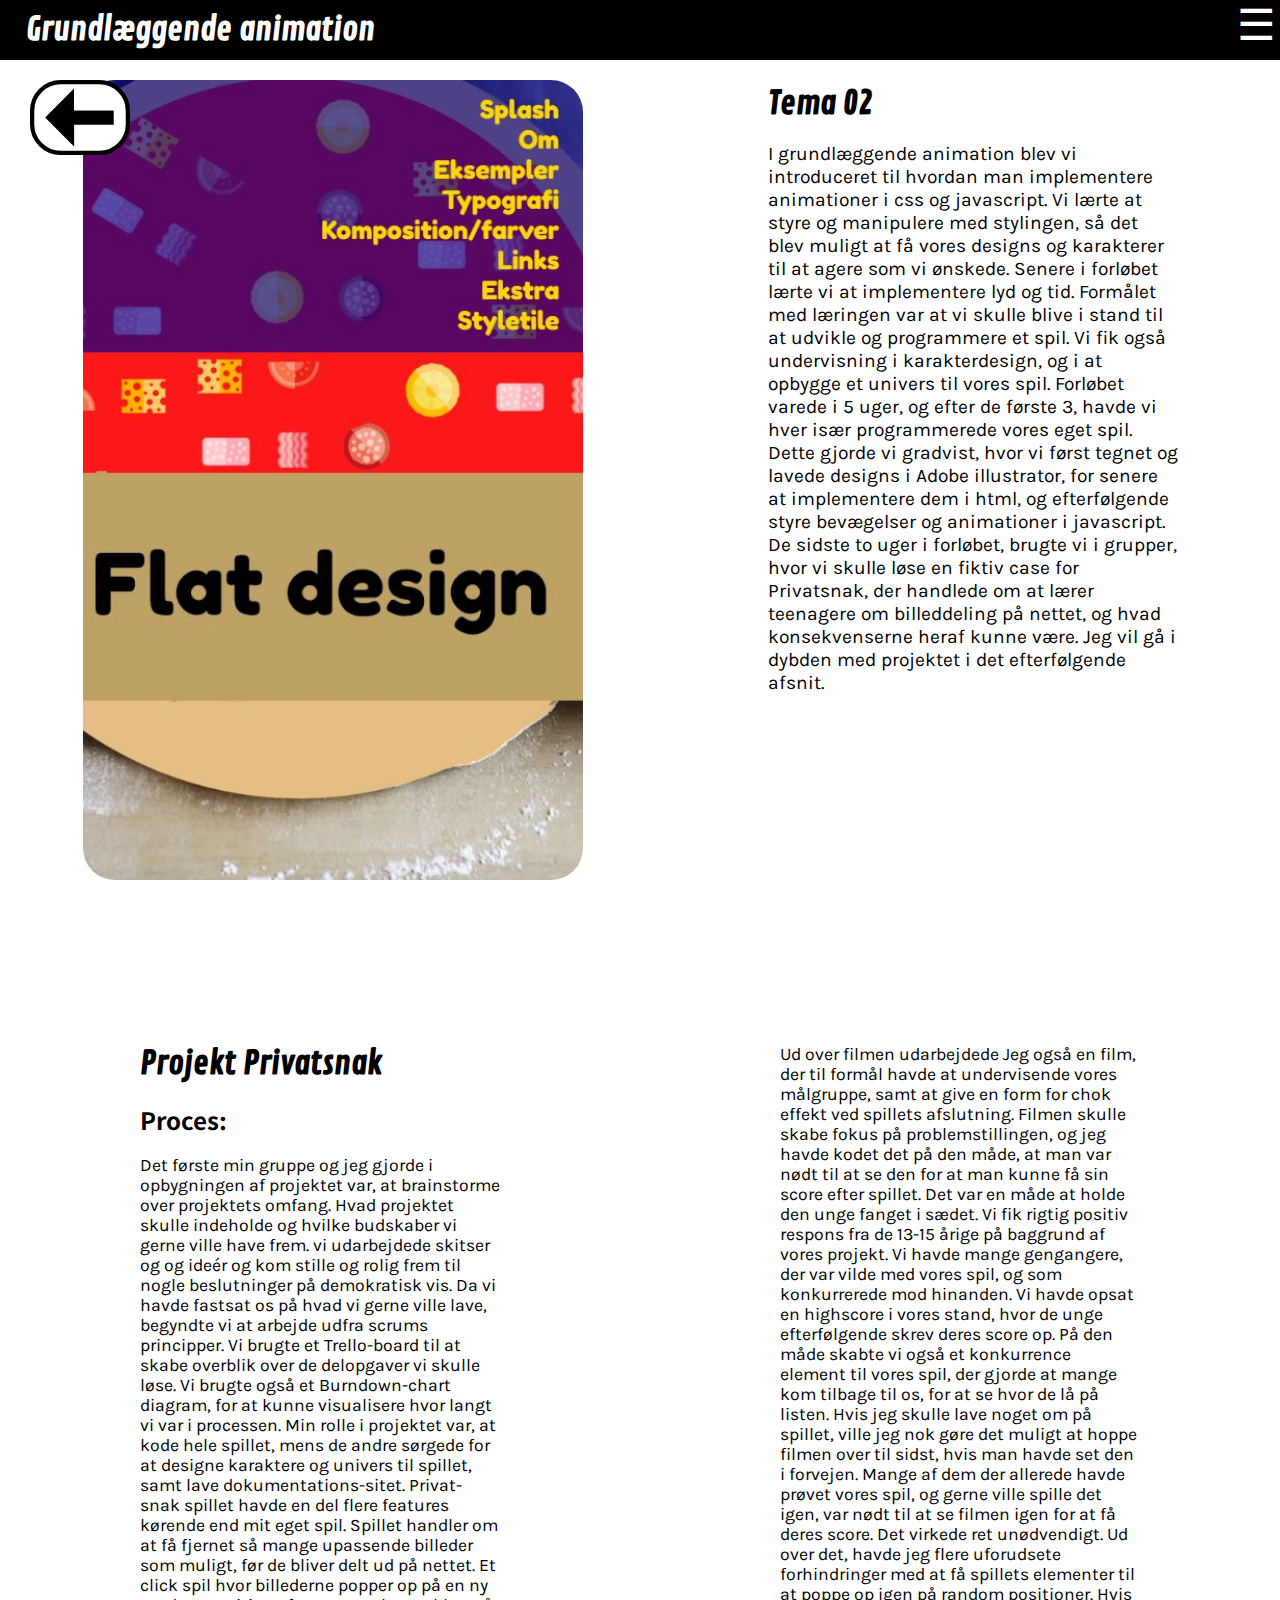
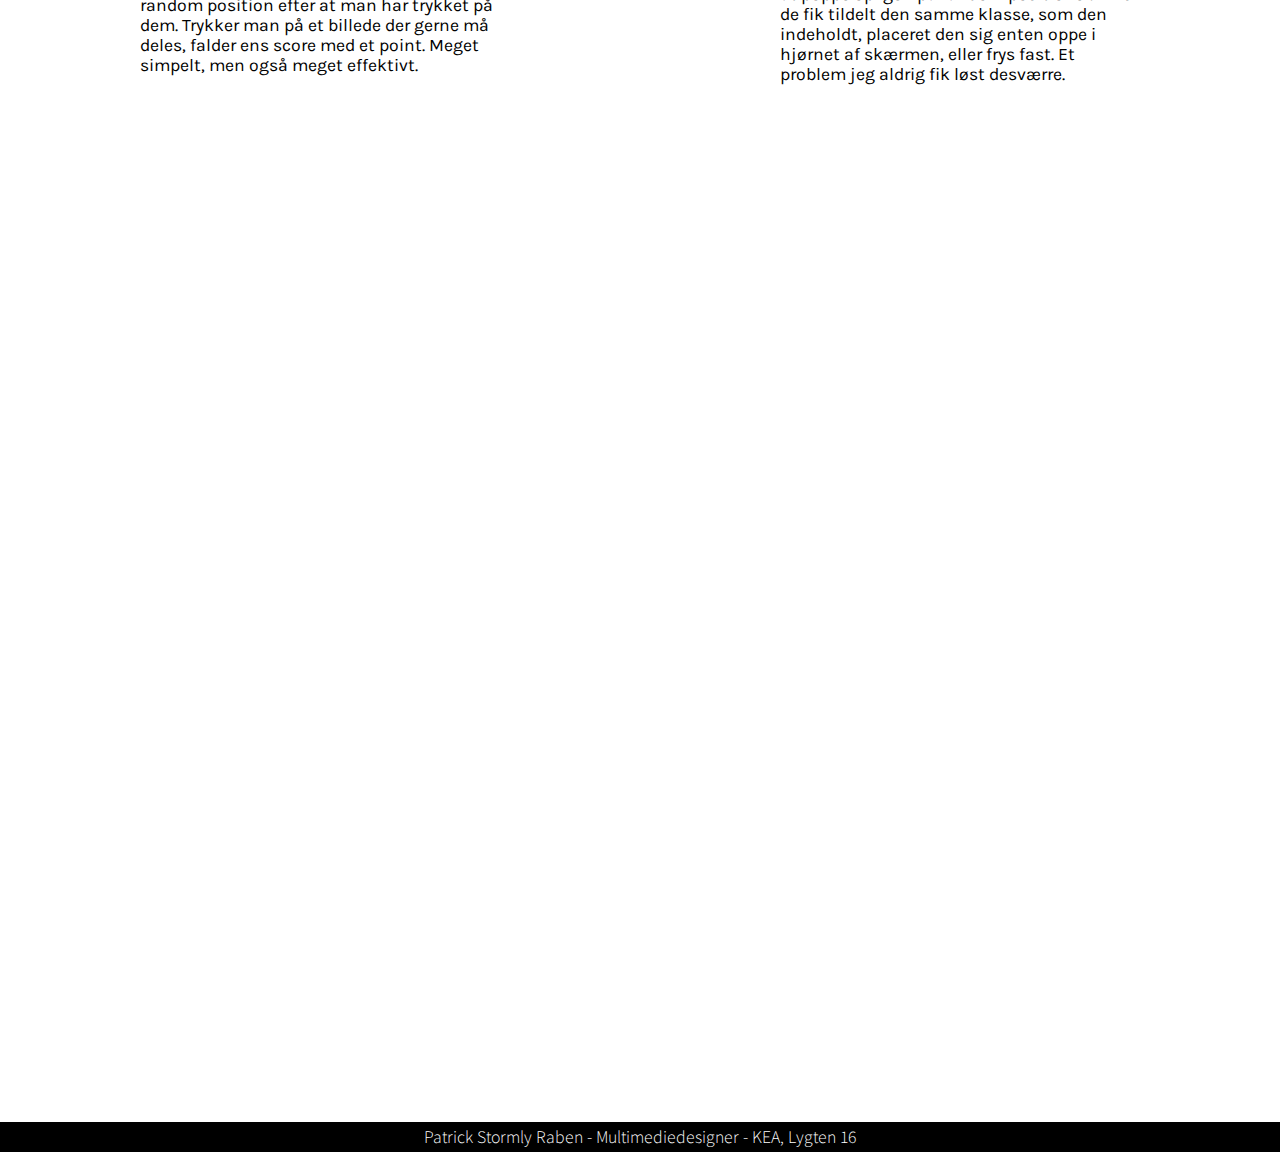
==== index_animation.html @ 23b5d43b "Init" ====
<!DOCTYPE html>
<html lang="da">

<head>
    <meta charset="utf-8">
    <meta name="viewport" content="width=device-width, initial-scale=1.0">
    <title>portfolio</title>
    <link rel="stylesheet" href="style.css">
    <link href="https://fonts.googleapis.com/css?family=Contrail+One|Karla|Noto+Sans+JP&display=swap" rel="stylesheet">
</head>

<body id="forside_animation">
    <header>
        <div class="header_menu">
            <div class="header_tema">
                <h1>Grundlæggende animation</h1>
            </div>
            <div id="tilbageknap"></div>
            <span id="burger_knap">
                <p>☰</p>
            </span>
        </div>
    </header>

    <nav id="menu" class="hide">
        <div id="nav_indhold">

            <section id="nav_indhold">

                <a href="index.html">Forside</a>
                <br>
                <a href="index_cv.html">CV</a>
                <br>
                <a href="index_port.html">Portfolio</a>

            </section>
        </div>
    </nav>




    <div class="section_wrapper_webdesign">


        <div class="col_webdesign billede_1"></div>
        <div class="col_webdesign txt_web">
            <h1>Tema 02</h1>
            <br>
            <p>I grundlæggende animation blev vi introduceret til hvordan man implementere animationer i css og javascript. Vi lærte at styre og manipulere med stylingen, så det blev muligt at få vores designs og karakterer til at agere som vi ønskede. Senere i forløbet lærte vi at implementere lyd og tid. Formålet med læringen var at vi skulle blive i stand til at udvikle og programmere et spil. Vi fik også undervisning i karakterdesign, og i at opbygge et univers til vores spil.
                Forløbet varede i 5 uger, og efter de første 3, havde vi hver især programmerede vores eget spil. Dette gjorde vi gradvist, hvor vi først tegnet og lavede designs i Adobe illustrator, for senere at implementere dem i html, og efterfølgende styre bevægelser og animationer i javascript. De sidste to uger i forløbet, brugte vi i grupper, hvor vi skulle løse en fiktiv case for Privatsnak, der handlede om at lærer teenagere om billeddeling på nettet, og hvad konsekvenserne heraf kunne være. Jeg vil gå i dybden med projektet i det efterfølgende afsnit.

            </p>
        </div>


    </div>
    <div class="beskrivelse_web">
        <div class="col_webdesign1 txt_web">
            <h1>Projekt Privatsnak</h1>
            <br>
            <h2>Proces:</h2>
            <br>
            <p>Det første min gruppe og jeg gjorde i opbygningen af projektet var, at brainstorme over projektets omfang. Hvad projektet skulle indeholde og hvilke budskaber vi gerne ville have frem. vi udarbejdede skitser og og ideér og kom stille og rolig frem til nogle beslutninger på demokratisk vis. Da vi havde fastsat os på hvad vi gerne ville lave, begyndte vi at arbejde udfra scrums principper. Vi brugte et Trello-board til at skabe overblik over de delopgaver vi skulle løse. Vi brugte også et Burndown-chart diagram, for at kunne visualisere hvor langt vi var i processen. Min rolle i projektet var, at kode hele spillet, mens de andre sørgede for at designe karaktere og univers til spillet, samt lave dokumentations-sitet. Privat-snak spillet havde en del flere features kørende end mit eget spil. Spillet handler om at få fjernet så mange upassende billeder som muligt, før de bliver delt ud på nettet. Et click spil hvor billederne popper op på en ny random position efter at man har trykket på dem. Trykker man på et billede der gerne må deles, falder ens score med et point. Meget simpelt, men også meget effektivt.


            </p>


        </div>
        <div class="col_webdesign1">

            <p>Ud over filmen udarbejdede Jeg også en film, der til formål havde at undervisende vores målgruppe, samt at give en form for chok effekt ved spillets afslutning. Filmen skulle skabe fokus på problemstillingen, og jeg havde kodet det på den måde, at man var nødt til at se den for at man kunne få sin score efter spillet. Det var en måde at holde den unge fanget i sædet.
                Vi fik rigtig positiv respons fra de 13-15 årige på baggrund af vores projekt. Vi havde mange gengangere, der var vilde med vores spil, og som konkurrerede mod hinanden. Vi havde opsat en highscore i vores stand, hvor de unge efterfølgende skrev deres score op. På den måde skabte vi også et konkurrence element til vores spil, der gjorde at mange kom tilbage til os, for at se hvor de lå på listen.
                Hvis jeg skulle lave noget om på spillet, ville jeg nok gøre det muligt at hoppe filmen over til sidst, hvis man havde set den i forvejen. Mange af dem der allerede havde prøvet vores spil, og gerne ville spille det igen, var nødt til at se filmen igen for at få deres score. Det virkede ret unødvendigt. Ud over det, havde jeg flere uforudsete forhindringer med at få spillets elementer til at poppe op igen på random positioner. Hvis de fik tildelt den samme klasse, som den indeholdt, placeret den sig enten oppe i hjørnet af skærmen, eller frys fast. Et problem jeg aldrig fik løst desværre.</p>
        </div>
        <div class="col_webdesign"></div>

        <footer>
            <h2>Patrick Stormly Raben - Multimediedesigner - KEA, Lygten 16</h2>
        </footer>
    </div>


    <script src="script.js"></script>
</body></html>
---- style.css ----
* {
    box-sizing: border-box;
    margin: 0vw;
}

h1 {
    font-family: 'Contrail One', cursive;
}

h2 {
    font-family: 'Noto Sans JP', sans-serif;
}

p {
    font-family: 'Karla', sans-serif;
    font-size: 1.2rem;
}

/*________forside_______hej____*/

.section_wrapper_forside {
    position: relative;
    width: 100vw;
    height: 100vh;
    display: flex;
    flex-wrap: wrap;

}

.patrick_box {
    text-align: center;

    width: 80vw;
    height: 200px;
    margin-top: 100px;
    margin-left: 30px;
    top: 130px;
    left: 10vw;

    border-radius: 20px;


}

.patrick_box h1 {
    position: absolute;

    font-size: 4rem;

}

.patrick_box1 {
    text-align: center;
    position: absolute;
    left: 30px;
    ;
    top: 260px;
    width: 260px;
    height: 70px;
    border-radius: 20px;


}

.patrick_box1 h1 {
    position: absolute;

    font-size: 4rem;

}

#forside_video {
    top: 0;
    left: 0;
    width: 100vw;
    height: 100vh;
    object-fit: cover;
    position: absolute;


}

#forside_video1 {
    top: 0;
    left: 0;
    width: 100vw;
    height: 100vh;
    object-fit: cover;
    position: absolute;



}

.header_menu {
    position: fixed;
    top: 0vw;
    background-color: black;
    width: 100%;
    display: flex;

    height: 60px;
    z-index: 20;

}


footer {
    width: 100%;
    height: 30px;
    bottom: 0;
    background-color: black;
    z-index: 50;
    text-align: center;
    position: absolute;

}

footer h2 {
    padding: 2px;
    font-size: 1rem;
    font-weight: 200;
    color: white;
}



/*______________burgermenu_______*/

#menu {
    top: 60px;
    background-color: black;
    width: 300px;
    height: 220px;
    right: 0vw;
    z-index: 10;
    position: fixed;
    z-index: 20;
    border-radius: 0px 0px 30px 30px;

}


#nav_indhold section a:hover {
    color: #ac2222;
    transition: 0.3s;
    font-size: 3.4rem;

}

.hide {
    display: none;
}

#burger_knap {
    position: absolute;
    width: 30px;
    height: 30px;
    justify-content: center;
    color: white;
    right: 1vw;
    cursor: pointer;

}

#burger_knap p {
    font-size: 2.7rem;


}

#nav_indhold a {
    font-family: 'Contrail One', cursive;
    font-weight: 400;
    font-size: 3rem;
    text-decoration: none;
    padding-bottom: 2vw;
    color: white;


}

#nav_indhold {

    margin: 2vw;


}





/*____________Portfolio_________________*/

/*
#portfolio_forside .sectionwrapper_portfolio {
    justify-content: center;
}
*/

#portfolio_forside {
    top: 0;
    left: 0;
    padding-top: 70px;
    width: 100vw;
    min-height: 100vh;

    background-size: cover;
    background-repeat: no-repeat;
    position: relative;
    display: flex;
    flex-wrap: wrap;
    justify-content: center;
    background-image: url(image/skaerebraet_1.JPG);


}


.sectionwrapper_portfolio {
    justify-content: center;





}


#h1_box1 {
    width: 100%;
    height: 40px;
    background-color: white;
    text-align: center;
    top: 140px;
    position: absolute;
    font-size: 1.4rem;
    transition: 0.4s;

}

#h1_box2 {
    width: 100%;
    height: 40px;
    background-color: white;
    text-align: center;
    top: 140px;
    position: absolute;
    font-size: 1.2rem;
    transition: 0.4s;

}

#h1_box3 {
    width: 100%;
    height: 40px;
    background-color: white;
    text-align: center;
    top: 140px;
    position: absolute;
    font-size: 1.15rem;
    transition: 0.4s;

}

#h1_box4 {
    width: 100%;
    height: 40px;
    background-color: white;
    text-align: center;
    top: 140px;
    position: absolute;
    font-size: 1.4rem;
    transition: 0.4s;

}



.col_portfolio {
    width: 300px;
    height: 300px;
    border-color: aliceblue;
    border-radius: 2rem;
    margin: 40px;
    max-width: 300px;
    overflow: hidden;
    justify-content: center;
    transition: 0.4s;
    position: relative;
    background-color: black;
    background-size: contain;
    transition: 0.4s;



}



.col_portfolio:hover {
    transform: scale(1.2);


}




#spil_ani {
    width: 100%;
    height: 100%;

    opacity: 0;
    top: 0%;
    background-size: 100%;
    transition: 0.4s;


}

#spil_ani:hover {
    opacity: 1;
}

#spil_ux {
    width: 100%;
    height: 100%;
    opacity: 0;
    top: 0%;
    background-size: 100%;
    transition: 0.4s;






}

#spil_ux:hover {
    opacity: 1;
}

#spil_ind {
    width: 100%;
    height: 100%;
    opacity: 0;
    top: 0%;
    background-size: 100%;
    transition: 0.4s;




}

#spil_ind:hover {
    opacity: 1;
}

#spil_web {
    width: 100%;
    height: 100%;
    opacity: 0;
    top: 0%;
    background-size: 100%;
    transition: 0.4s;
    z-index: 10;





}

#spil_web:hover {
    opacity: 1;
}



/*_____________indhold____________*/

.section_wrapper_indhold {
    width: 100vw;
    min-height: 100vh;
    background-color: aqua;
    position: relative;
    display: flex;
    flex-wrap: wrap;
    justify-content: center;

}

.col_indhold {
    width: 400px;
    height: 600px;
    background-color: black;
    border-color: aliceblue;
    border-radius: 2rem;
    margin: 10vw;
    margin-top: 80px;
    max-width: 500px;


}

#tilbageknap {
    background-image: url(image/SVG/Asset%202.svg);
    background-size: 100%;
    object-fit: contain;
    position: absolute;
    width: 100px;
    height: 75px;
    top: 80px;
    left: 30px;
    z-index: 20;
    cursor: pointer;

}

/*____________webdesign____________*/
.header_tema {
    color: white;
    text-align: center;
    padding: 10px;
    left: 40vw;
    width: 400px;
}

.section_wrapper_webdesign {
    width: 100vw;
    min-height: 100vh;
    top: 0;
    left: 0;
    background-image: url(image/skaerebraet_1.JPG);
    background-size: cover;
    position: relative;
    display: flex;
    flex-basis: 300px;
    flex-wrap: wrap;
    justify-content: space-around;


}

.col_webdesign {
    width: 450px;
    height: 800px;
    background-size: 100%;
    object-fit: contain;
    z-index: 10;
    border-radius: 2rem;
    margin-top: 80px;
    max-width: 500px;
    background-color: rgba(255, 255, 255, 0.73);
    text-align: left;
    margin: 5vw;
    padding: 20px;



}

.txt_web {
    padding: 20px;






}

.col_webdesign1 {
    width: 400px;
    height: 800px;
    background-size: 100%;
    object-fit: contain;
    z-index: 10;
    border-radius: 2rem;
    margin-top: 80px;

    background-color: rgba(255, 255, 255, 0.73);
    text-align: left;
    padding: 20px;


}

.col_webdesign1 p {
    font-size: 1.1rem;
}

.billede_1 {
    width: 500px;
    height: 800px;
    background-image: url(image/Gweb_flat.JPG);
    background-size: cover;
    object-fit: contain;
    background-repeat: no-repeat;
    z-index: 10;
    border-radius: 2rem;
    margin: 5vw;
    margin-top: 80px;



}

.beskrivelse_web {

    width: 100vw;
    min-height: 100vh;
    top: 0;
    left: 0;
    background-image: url(image/skaerebraet_1.JPG);
    background-size: cover;
    position: relative;
    display: flex;
    flex-wrap: wrap;
    justify-content: space-around;

}

/*_______________UX_____________*/

.section_wrapper_ux {
    width: 100vw;
    min-height: 100vh;
    background-color: aqua;
    position: relative;
    display: flex;
    flex-wrap: wrap;
    justify-content: center;

}

.col_ux {
    width: 400px;
    height: 600px;
    background-color: black;
    border-color: aliceblue;
    border-radius: 2rem;
    margin: 10vw;
    margin-top: 80px;
    max-width: 500px;
}

/*__________animation_____________*/

.section_wrapper_ani {
    width: 100vw;
    min-height: 100vh;
    background-color: aqua;
    position: relative;
    display: flex;
    flex-wrap: wrap;
    justify-content: center;

}

.col_ani {
    width: 400px;
    height: 600px;
    background-color: black;
    border-color: aliceblue;
    border-radius: 2rem;
    margin: 10vw;
    margin-top: 80px;
    max-width: 500px;
}

/*_____________________cv______________*/
.section_wrapper_cv {
    top: 0;
    left: 0;

    background-image: url(image/skaerebraet_22.JPG);
    background-size: 100%;

    width: 100vw;
    min-height: 100vh;
    background-size: cover;
    position: relative;
    display: flex;
    flex-wrap: wrap;
    justify-content: center;

}

.patrick_pic {
    top: 115px;
    width: 80vw;
    height: 700px;

    background-image: url(image/IMG_8867.JPG);
    background-size: cover;

    margin-top: 3vw;
    position: absolute;
    transition: 0.6s;
    border-radius: 30px;

}

.patrick_pic:hover {

    animation-timing-function: ease-in-out;
    background-image: url(image/IMG_8870.JPG);
    transform: scale(1.02);


}

#om_mig {
    top: 56.25vw;
    width: 100vw;
    min-height: 56.25vw;
    background-color: brown;
    display: flex;
    flex-wrap: wrap;


}

.om_col {
    flex-basis: 300px;
    width: 50vw;
    height: 800px;
    background-color: white;
    z-index: 10;
    margin: 5vw;
    border-radius: 30px;
    padding: 20px;



}

.om_col h1 {
    text-align: center;

}

.pic_patrick {
    background-image: url(image/Udklip-infernal.JPG);
    background-size: cover;



}

.sectionwrapper_cv {
    width: 100vw;
    min-height: 100vh;
    background-color: darkblue;
    display: flex;
    flex-wrap: wrap;
    justify-content: space-around;
    position: relative;

}


.cv_col {
    flex-basis: 300px;
    width: 350px;
    height: 350px;
    background-color: white;
    z-index: 10;
    margin: 5vw;
    border-radius: 30px;
    padding: 20px;

}




.scroll_ned {
    top: 650px;
    left: 47%;
    position: absolute;
    background-color: rgba(255, 255, 255, 0.44);
    width: 70px;
    height: 30px;
    text-align: center;
    border-radius: 30px;
    transition: 0.3s;


}

.scroll_ned:hover {
    background-color: rgba(128, 128, 128, 0.51);
    transform: scale(1.5);
}

.scroll_ned a {
    text-decoration: none;
    font-size: 10px;
}
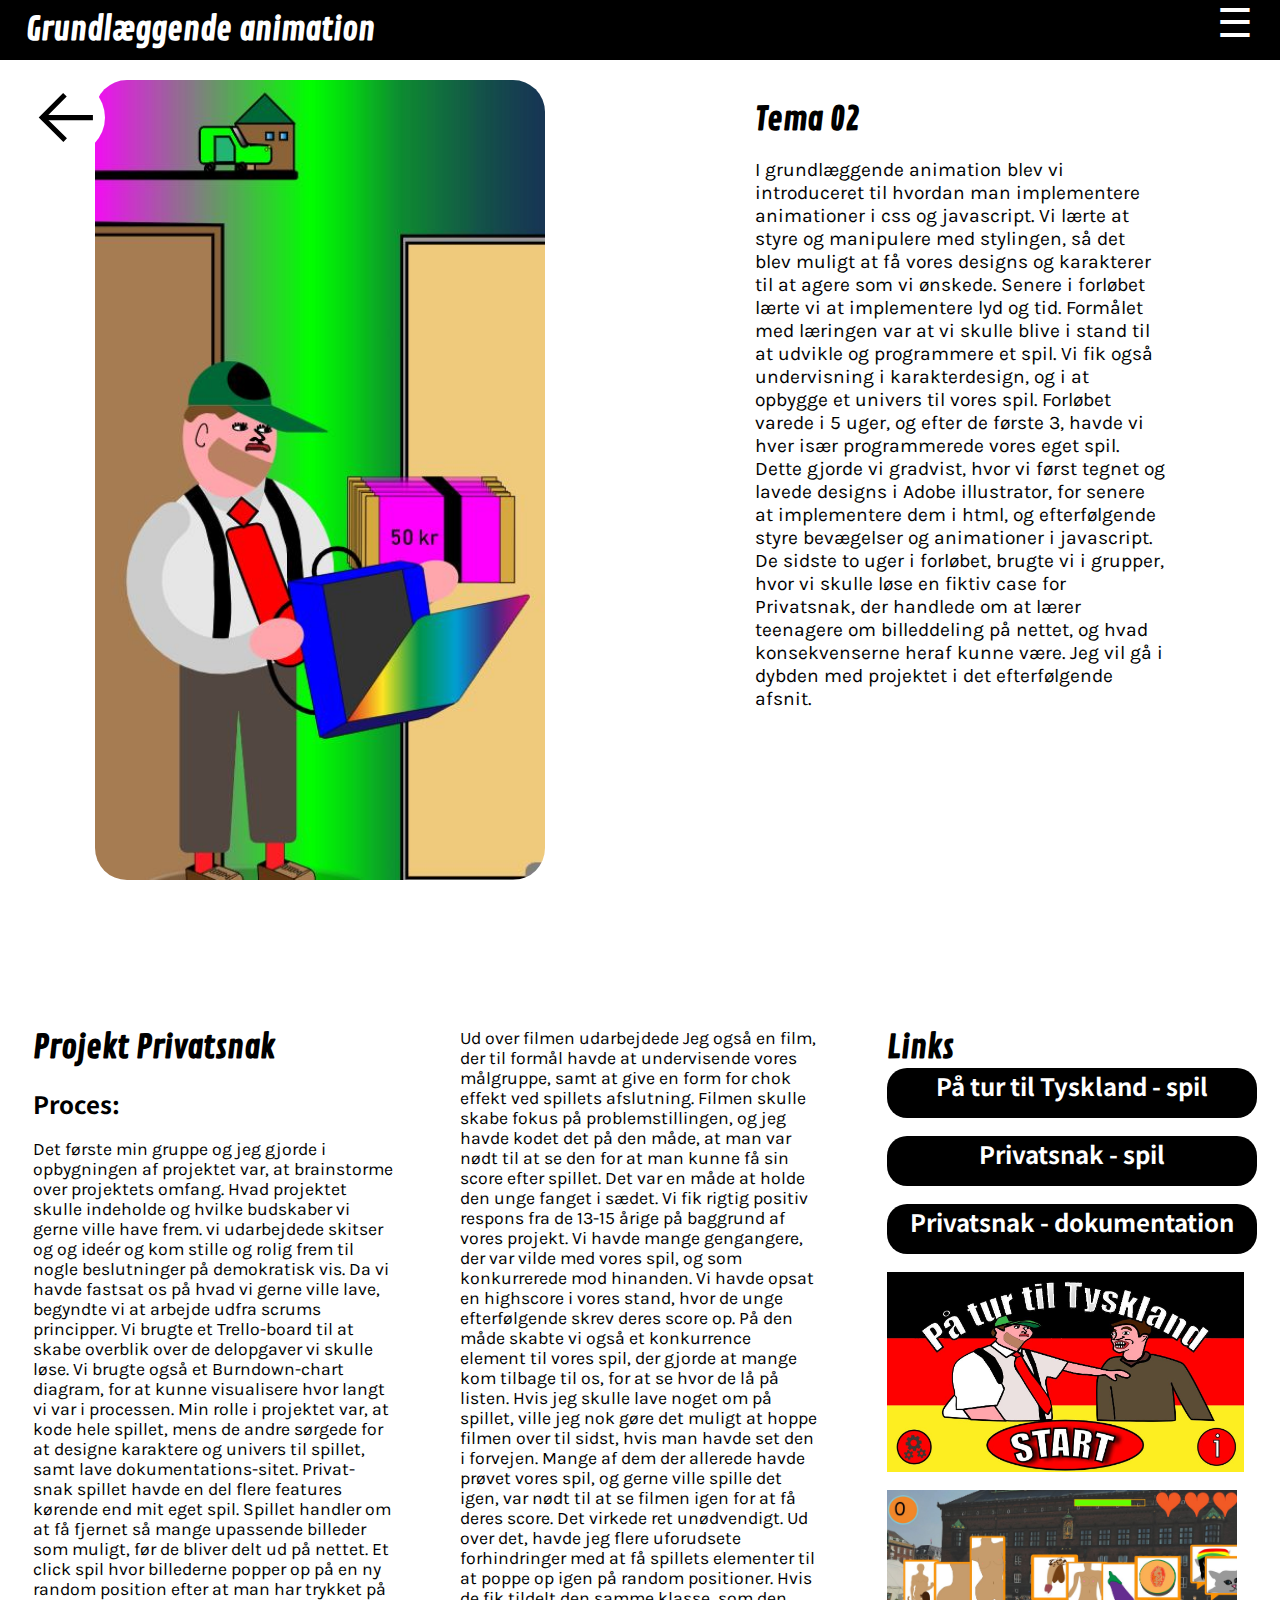
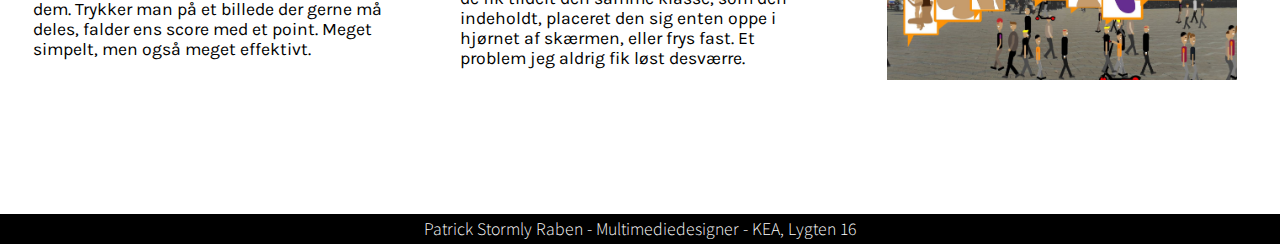
==== commit f407d6cc: "næsten færdig" ====
--- a/index_animation.html
+++ b/index_animation.html
@@ -6,7 +6,7 @@
     <meta name="viewport" content="width=device-width, initial-scale=1.0">
     <title>portfolio</title>
     <link rel="stylesheet" href="style.css">
-    <link href="https://fonts.googleapis.com/css?family=Contrail+One|Karla|Noto+Sans+JP&display=swap" rel="stylesheet">
+    <link href="https://fonts.googleapis.com/css?family=Contrail+One%7CKarla%7CNoto+Sans+JP&display=swap" rel="stylesheet">
 </head>
 
 <body id="forside_animation">
@@ -17,24 +17,24 @@
             </div>
             <div id="tilbageknap"></div>
             <span id="burger_knap">
-                <p>☰</p>
+                ☰
             </span>
         </div>
     </header>
 
     <nav id="menu" class="hide">
-        <div id="nav_indhold">
 
-            <section id="nav_indhold">
 
-                <a href="index.html">Forside</a>
-                <br>
-                <a href="index_cv.html">CV</a>
-                <br>
-                <a href="index_port.html">Portfolio</a>
+        <section id="nav_indhold">
 
-            </section>
-        </div>
+            <a href="index.html">Forside</a>
+            <br>
+            <a href="index_cv.html">CV</a>
+            <br>
+            <a href="index_port.html">Portfolio</a>
+
+        </section>
+
     </nav>
 
 
@@ -43,7 +43,7 @@
     <div class="section_wrapper_webdesign">
 
 
-        <div class="col_webdesign billede_1"></div>
+        <div class="col_webdesign billede_3"></div>
         <div class="col_webdesign txt_web">
             <h1>Tema 02</h1>
             <br>
@@ -72,9 +72,39 @@
 
             <p>Ud over filmen udarbejdede Jeg også en film, der til formål havde at undervisende vores målgruppe, samt at give en form for chok effekt ved spillets afslutning. Filmen skulle skabe fokus på problemstillingen, og jeg havde kodet det på den måde, at man var nødt til at se den for at man kunne få sin score efter spillet. Det var en måde at holde den unge fanget i sædet.
                 Vi fik rigtig positiv respons fra de 13-15 årige på baggrund af vores projekt. Vi havde mange gengangere, der var vilde med vores spil, og som konkurrerede mod hinanden. Vi havde opsat en highscore i vores stand, hvor de unge efterfølgende skrev deres score op. På den måde skabte vi også et konkurrence element til vores spil, der gjorde at mange kom tilbage til os, for at se hvor de lå på listen.
-                Hvis jeg skulle lave noget om på spillet, ville jeg nok gøre det muligt at hoppe filmen over til sidst, hvis man havde set den i forvejen. Mange af dem der allerede havde prøvet vores spil, og gerne ville spille det igen, var nødt til at se filmen igen for at få deres score. Det virkede ret unødvendigt. Ud over det, havde jeg flere uforudsete forhindringer med at få spillets elementer til at poppe op igen på random positioner. Hvis de fik tildelt den samme klasse, som den indeholdt, placeret den sig enten oppe i hjørnet af skærmen, eller frys fast. Et problem jeg aldrig fik løst desværre.</p>
+                Hvis jeg skulle lave noget om på spillet, ville jeg nok gøre det muligt at hoppe filmen over til sidst, hvis man havde set den i forvejen. Mange af dem der allerede havde prøvet vores spil, og gerne ville spille det igen, var nødt til at se filmen igen for at få deres score. Det virkede ret unødvendigt. Ud over det, havde jeg flere uforudsete forhindringer med at få spillets elementer til at poppe op igen på random positioner. Hvis de fik tildelt den samme klasse, som den indeholdt, placeret den sig enten oppe i hjørnet af skærmen, eller frys fast. Et problem jeg aldrig fik løst desværre. </p>
         </div>
-        <div class="col_webdesign"></div>
+
+        <div class="col_webdesign1">
+            <h1>Links</h1>
+            <a href="http://patrickraben.dk/kea/02-animation/02_js/spil/index.html">
+                <div class="doku_knap">
+                    <h2>På tur til Tyskland - spil</h2>
+                </div>
+
+            </a>
+            <br>
+            <a href="http://patrickraben.dk/kea/02-animation/02_04_privatsnak/privatsnak_spil/">
+                <div class="doku_knap">
+                    <h2>Privatsnak - spil</h2>
+                </div>
+
+            </a>
+            <br>
+            <a href="http://rebeccanylin.dk/kea/PrivatSnak/dokumentationsite/">
+                <div class="doku_knap">
+                    <h2>Privatsnak - dokumentation</h2>
+                </div>
+            </a>
+            <br>
+            <div class="bil_ani1"></div>
+            <br>
+            <div class="bil_ani2"></div>
+        </div>
+
+
+
+
 
         <footer>
             <h2>Patrick Stormly Raben - Multimediedesigner - KEA, Lygten 16</h2>
--- a/style.css
+++ b/style.css
@@ -141,7 +141,7 @@
 }
 
 
-#nav_indhold section a:hover {
+#nav_indhold a:hover {
     color: #ac2222;
     transition: 0.3s;
     font-size: 3.4rem;
@@ -154,12 +154,13 @@
 
 #burger_knap {
     position: absolute;
-    width: 30px;
-    height: 30px;
+    width: 50px;
+    height: 50px;
     justify-content: center;
     color: white;
     right: 1vw;
     cursor: pointer;
+    font-size: 2.5rem;
 
 }
 
@@ -191,6 +192,7 @@
 
 
 
+
 /*____________Portfolio_________________*/
 
 /*
@@ -378,6 +380,7 @@
 #spil_web:hover {
     opacity: 1;
 }
+
 
 
 
@@ -408,11 +411,11 @@
 }
 
 #tilbageknap {
-    background-image: url(image/SVG/Asset%202.svg);
+    background-image: url(image/SVG/Asset%201.svg);
     background-size: 100%;
     object-fit: contain;
     position: absolute;
-    width: 100px;
+    width: 75px;
     height: 75px;
     top: 80px;
     left: 30px;
@@ -421,6 +424,54 @@
 
 }
 
+.bil_ind {
+    width: 350px;
+    height: 200px;
+    background-image: url(image/zarko_doku.JPG);
+    background-size: contain;
+    background-repeat: no-repeat;
+}
+
+/*______________col____________
+jeg har lavet en col, der passer til alle mine cols i mine portfolio-sider. de hedder alle sammen web, men passer til alle collonerne. det nåede jeg ikke at få ændret.*/
+
+.col_webdesign {
+    width: 450px;
+    height: 800px;
+    background-size: 100%;
+    object-fit: contain;
+    z-index: 10;
+    border-radius: 2rem;
+    margin-top: 80px;
+    max-width: 500px;
+    background-color: rgba(255, 255, 255, 0.73);
+    text-align: left;
+    padding: 20px;
+    margin: 5vw;
+    margin-top: 80px;
+
+
+
+}
+
+.col_webdesign1 {
+    width: 400px;
+    height: 800px;
+    background-size: 100%;
+    object-fit: contain;
+    z-index: 10;
+    border-radius: 2rem;
+    margin-top: 80px;
+
+    background-color: rgba(255, 255, 255, 0.73);
+    text-align: left;
+    padding: 20px;
+    margin-top: 5vw;
+
+
+}
+
+
 /*____________webdesign____________*/
 .header_tema {
     color: white;
@@ -446,23 +497,7 @@
 
 }
 
-.col_webdesign {
-    width: 450px;
-    height: 800px;
-    background-size: 100%;
-    object-fit: contain;
-    z-index: 10;
-    border-radius: 2rem;
-    margin-top: 80px;
-    max-width: 500px;
-    background-color: rgba(255, 255, 255, 0.73);
-    text-align: left;
-    margin: 5vw;
-    padding: 20px;
-
-
-
-}
+
 
 .txt_web {
     padding: 20px;
@@ -470,25 +505,19 @@
 
 
 
-
-
-}
-
-.col_webdesign1 {
-    width: 400px;
-    height: 800px;
-    background-size: 100%;
-    object-fit: contain;
-    z-index: 10;
-    border-radius: 2rem;
-    margin-top: 80px;
-
-    background-color: rgba(255, 255, 255, 0.73);
-    text-align: left;
-    padding: 20px;
-
-
-}
+}
+
+.bil_web {
+    width: 350px;
+    height: 200px;
+    background-image: url(image/favicon.JPG);
+    background-size: contain;
+    background-repeat: no-repeat;
+
+
+}
+
+
 
 .col_webdesign1 p {
     font-size: 1.1rem;
@@ -538,6 +567,48 @@
 
 }
 
+.billede_4 {
+    width: 400px;
+    height: 800px;
+    background-image: url(image/Moonbar_ux.JPG);
+    background-size: cover;
+    object-fit: contain;
+    background-repeat: no-repeat;
+    z-index: 10;
+    border-radius: 2rem;
+    margin: 5vw;
+    margin-top: 80px;
+
+}
+
+.billede_2 {
+    width: 450px;
+    height: 800px;
+    background-image: url(image/bil_indhold_z.JPG);
+    background-size: cover;
+    object-fit: contain;
+    background-repeat: no-repeat;
+    z-index: 10;
+    border-radius: 2rem;
+    margin: 5vw;
+    margin-top: 80px;
+
+
+
+}
+
+.bil_ux {
+    width: 200px;
+    height: 350px;
+    background-image: url(image/Moonbar_ux.JPG);
+    background-size: contain;
+    background-repeat: no-repeat;
+    margin-left: 90px;
+
+
+
+}
+
 .col_ux {
     width: 400px;
     height: 600px;
@@ -562,6 +633,20 @@
 
 }
 
+.billede_3 {
+    width: 450px;
+    height: 800px;
+    background-image: url(image/jan_ani.JPG);
+    background-size: cover;
+    object-fit: contain;
+    background-repeat: no-repeat;
+    z-index: 10;
+    border-radius: 2rem;
+    margin: 5vw;
+    margin-top: 80px;
+
+}
+
 .col_ani {
     width: 400px;
     height: 600px;
@@ -573,6 +658,26 @@
     max-width: 500px;
 }
 
+.bil_ani1 {
+    width: 400px;
+    height: 200px;
+    background-image: url(image/tyskland.JPG);
+    background-size: contain;
+    background-repeat: no-repeat;
+
+
+}
+
+.bil_ani2 {
+    width: 350px;
+    height: 200px;
+    background-image: url(image/gani_privatsnak2.JPG);
+    background-size: contain;
+    background-repeat: no-repeat;
+
+
+}
+
 /*_____________________cv______________*/
 .section_wrapper_cv {
     top: 0;
@@ -618,23 +723,27 @@
 #om_mig {
     top: 56.25vw;
     width: 100vw;
-    min-height: 56.25vw;
-    background-color: brown;
-    display: flex;
-    flex-wrap: wrap;
+    min-height: 100vh;
+    background-color: white;
+    display: flex;
+    flex-wrap: wrap;
+
 
 
 }
 
 .om_col {
-    flex-basis: 300px;
+    flex-basis: 500px;
+    flex-grow: 1;
     width: 50vw;
-    height: 800px;
+    min-height: 56.25vh;
     background-color: white;
     z-index: 10;
-    margin: 5vw;
-    border-radius: 30px;
-    padding: 20px;
+    text-align: center;
+
+    padding: 100px;
+    margin: 20px;
+
 
 
 
@@ -646,8 +755,10 @@
 }
 
 .pic_patrick {
-    background-image: url(image/Udklip-infernal.JPG);
-    background-size: cover;
+    background-image: url(image/1x/Artboard%202.png);
+    background-size: 100%;
+    background-repeat: no-repeat;
+
 
 
 
@@ -655,30 +766,57 @@
 
 .sectionwrapper_cv {
     width: 100vw;
-    min-height: 100vh;
-    background-color: darkblue;
-    display: flex;
-    flex-wrap: wrap;
-    justify-content: space-around;
-    position: relative;
-
-}
-
+    min-height: 56.25vh;
+    display: flex;
+    flex-wrap: wrap;
+    position: relative;
+
+
+}
+
+
+.cv_col1 {
+    background-image: url(image/1x/Artboard%203.png);
+    background-repeat: no-repeat;
+    flex-basis: 500px;
+    background-size: contain;
+    flex-grow: 1;
+    width: 50vw;
+    min-height: 56.25vh;
+    z-index: 10;
+    margin: 20px;
+
+}
 
 .cv_col {
-    flex-basis: 300px;
-    width: 350px;
-    height: 350px;
+    flex-basis: 500px;
+    flex-grow: 1;
+    width: 50vw;
+    min-height: 56.25vh;
     background-color: white;
     z-index: 10;
-    margin: 5vw;
-    border-radius: 30px;
-    padding: 20px;
-
-}
-
-
-
+
+}
+
+
+
+.skills {
+
+    height: 100%;
+    width: 100%;
+    transform: scale(0.9);
+
+
+
+}
+
+.text_1 {
+    position: absolute;
+    right: 200px;
+    top: 80px;
+    z-index: 20;
+    color: white;
+}
 
 .scroll_ned {
     top: 650px;
@@ -689,7 +827,8 @@
     height: 30px;
     text-align: center;
     border-radius: 30px;
-    transition: 0.3s;
+    transition: 0.3s ease-in-out;
+
 
 
 }
@@ -703,3 +842,28 @@
     text-decoration: none;
     font-size: 10px;
 }
+
+/*______knap til doku_______*/
+
+.doku_knap {
+    width: 370px;
+    height: 50px;
+    border-radius: 20px;
+    text-align: center;
+    background-color: black;
+    transition: 0.2s;
+}
+
+.doku_knap h2 {
+    color: white;
+
+}
+
+.doku_knap:hover {
+    background-color: #797979;
+
+}
+
+a {
+    text-decoration: none;
+}
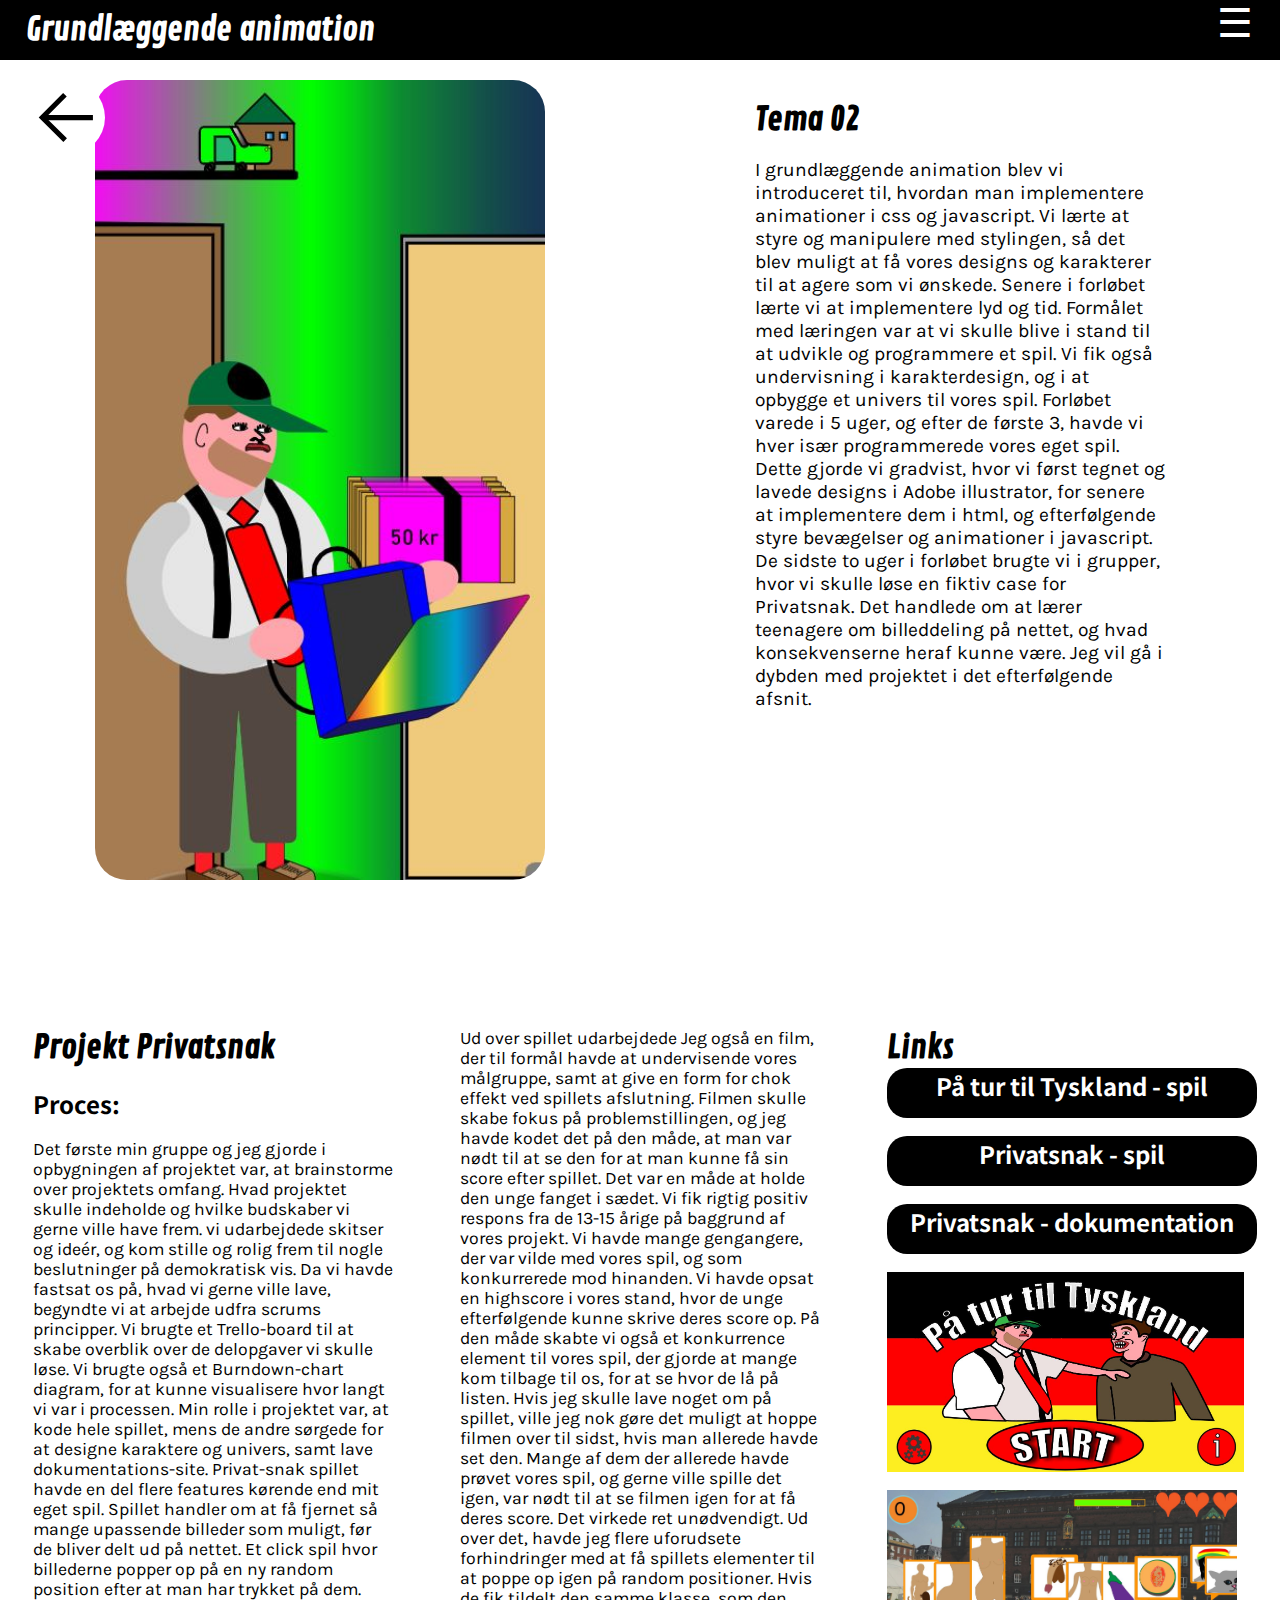
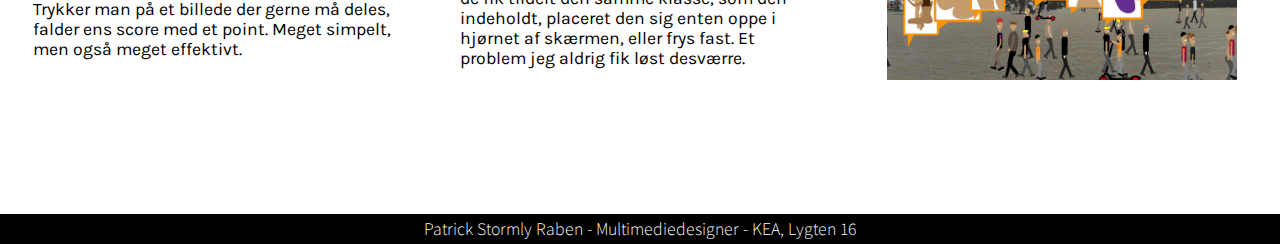
==== commit bfc7d12d: "næsten næsten færdig" ====
--- a/index_animation.html
+++ b/index_animation.html
@@ -7,6 +7,7 @@
     <title>portfolio</title>
     <link rel="stylesheet" href="style.css">
     <link href="https://fonts.googleapis.com/css?family=Contrail+One%7CKarla%7CNoto+Sans+JP&display=swap" rel="stylesheet">
+    <meta name="robots" content="noindex">
 </head>
 
 <body id="forside_animation">
@@ -47,8 +48,8 @@
         <div class="col_webdesign txt_web">
             <h1>Tema 02</h1>
             <br>
-            <p>I grundlæggende animation blev vi introduceret til hvordan man implementere animationer i css og javascript. Vi lærte at styre og manipulere med stylingen, så det blev muligt at få vores designs og karakterer til at agere som vi ønskede. Senere i forløbet lærte vi at implementere lyd og tid. Formålet med læringen var at vi skulle blive i stand til at udvikle og programmere et spil. Vi fik også undervisning i karakterdesign, og i at opbygge et univers til vores spil.
-                Forløbet varede i 5 uger, og efter de første 3, havde vi hver især programmerede vores eget spil. Dette gjorde vi gradvist, hvor vi først tegnet og lavede designs i Adobe illustrator, for senere at implementere dem i html, og efterfølgende styre bevægelser og animationer i javascript. De sidste to uger i forløbet, brugte vi i grupper, hvor vi skulle løse en fiktiv case for Privatsnak, der handlede om at lærer teenagere om billeddeling på nettet, og hvad konsekvenserne heraf kunne være. Jeg vil gå i dybden med projektet i det efterfølgende afsnit.
+            <p>I grundlæggende animation blev vi introduceret til, hvordan man implementere animationer i css og javascript. Vi lærte at styre og manipulere med stylingen, så det blev muligt at få vores designs og karakterer til at agere som vi ønskede. Senere i forløbet lærte vi at implementere lyd og tid. Formålet med læringen var at vi skulle blive i stand til at udvikle og programmere et spil. Vi fik også undervisning i karakterdesign, og i at opbygge et univers til vores spil.
+                Forløbet varede i 5 uger, og efter de første 3, havde vi hver især programmerede vores eget spil. Dette gjorde vi gradvist, hvor vi først tegnet og lavede designs i Adobe illustrator, for senere at implementere dem i html, og efterfølgende styre bevægelser og animationer i javascript. De sidste to uger i forløbet brugte vi i grupper, hvor vi skulle løse en fiktiv case for Privatsnak. Det handlede om at lærer teenagere om billeddeling på nettet, og hvad konsekvenserne heraf kunne være. Jeg vil gå i dybden med projektet i det efterfølgende afsnit.
 
             </p>
         </div>
@@ -61,7 +62,7 @@
             <br>
             <h2>Proces:</h2>
             <br>
-            <p>Det første min gruppe og jeg gjorde i opbygningen af projektet var, at brainstorme over projektets omfang. Hvad projektet skulle indeholde og hvilke budskaber vi gerne ville have frem. vi udarbejdede skitser og og ideér og kom stille og rolig frem til nogle beslutninger på demokratisk vis. Da vi havde fastsat os på hvad vi gerne ville lave, begyndte vi at arbejde udfra scrums principper. Vi brugte et Trello-board til at skabe overblik over de delopgaver vi skulle løse. Vi brugte også et Burndown-chart diagram, for at kunne visualisere hvor langt vi var i processen. Min rolle i projektet var, at kode hele spillet, mens de andre sørgede for at designe karaktere og univers til spillet, samt lave dokumentations-sitet. Privat-snak spillet havde en del flere features kørende end mit eget spil. Spillet handler om at få fjernet så mange upassende billeder som muligt, før de bliver delt ud på nettet. Et click spil hvor billederne popper op på en ny random position efter at man har trykket på dem. Trykker man på et billede der gerne må deles, falder ens score med et point. Meget simpelt, men også meget effektivt.
+            <p>Det første min gruppe og jeg gjorde i opbygningen af projektet var, at brainstorme over projektets omfang. Hvad projektet skulle indeholde og hvilke budskaber vi gerne ville have frem. vi udarbejdede skitser og ideér, og kom stille og rolig frem til nogle beslutninger på demokratisk vis. Da vi havde fastsat os på, hvad vi gerne ville lave, begyndte vi at arbejde udfra scrums principper. Vi brugte et Trello-board til at skabe overblik over de delopgaver vi skulle løse. Vi brugte også et Burndown-chart diagram, for at kunne visualisere hvor langt vi var i processen. Min rolle i projektet var, at kode hele spillet, mens de andre sørgede for at designe karaktere og univers, samt lave dokumentations-site. Privat-snak spillet havde en del flere features kørende end mit eget spil. Spillet handler om at få fjernet så mange upassende billeder som muligt, før de bliver delt ud på nettet. Et click spil hvor billederne popper op på en ny random position efter at man har trykket på dem. Trykker man på et billede der gerne må deles, falder ens score med et point. Meget simpelt, men også meget effektivt.
 
 
             </p>
@@ -70,9 +71,9 @@
         </div>
         <div class="col_webdesign1">
 
-            <p>Ud over filmen udarbejdede Jeg også en film, der til formål havde at undervisende vores målgruppe, samt at give en form for chok effekt ved spillets afslutning. Filmen skulle skabe fokus på problemstillingen, og jeg havde kodet det på den måde, at man var nødt til at se den for at man kunne få sin score efter spillet. Det var en måde at holde den unge fanget i sædet.
-                Vi fik rigtig positiv respons fra de 13-15 årige på baggrund af vores projekt. Vi havde mange gengangere, der var vilde med vores spil, og som konkurrerede mod hinanden. Vi havde opsat en highscore i vores stand, hvor de unge efterfølgende skrev deres score op. På den måde skabte vi også et konkurrence element til vores spil, der gjorde at mange kom tilbage til os, for at se hvor de lå på listen.
-                Hvis jeg skulle lave noget om på spillet, ville jeg nok gøre det muligt at hoppe filmen over til sidst, hvis man havde set den i forvejen. Mange af dem der allerede havde prøvet vores spil, og gerne ville spille det igen, var nødt til at se filmen igen for at få deres score. Det virkede ret unødvendigt. Ud over det, havde jeg flere uforudsete forhindringer med at få spillets elementer til at poppe op igen på random positioner. Hvis de fik tildelt den samme klasse, som den indeholdt, placeret den sig enten oppe i hjørnet af skærmen, eller frys fast. Et problem jeg aldrig fik løst desværre. </p>
+            <p>Ud over spillet udarbejdede Jeg også en film, der til formål havde at undervisende vores målgruppe, samt at give en form for chok effekt ved spillets afslutning. Filmen skulle skabe fokus på problemstillingen, og jeg havde kodet det på den måde, at man var nødt til at se den for at man kunne få sin score efter spillet. Det var en måde at holde den unge fanget i sædet.
+                Vi fik rigtig positiv respons fra de 13-15 årige på baggrund af vores projekt. Vi havde mange gengangere, der var vilde med vores spil, og som konkurrerede mod hinanden. Vi havde opsat en highscore i vores stand, hvor de unge efterfølgende kunne skrive deres score op. På den måde skabte vi også et konkurrence element til vores spil, der gjorde at mange kom tilbage til os, for at se hvor de lå på listen.
+                Hvis jeg skulle lave noget om på spillet, ville jeg nok gøre det muligt at hoppe filmen over til sidst, hvis man allerede havde set den. Mange af dem der allerede havde prøvet vores spil, og gerne ville spille det igen, var nødt til at se filmen igen for at få deres score. Det virkede ret unødvendigt. Ud over det, havde jeg flere uforudsete forhindringer med at få spillets elementer til at poppe op igen på random positioner. Hvis de fik tildelt den samme klasse, som den indeholdt, placeret den sig enten oppe i hjørnet af skærmen, eller frys fast. Et problem jeg aldrig fik løst desværre. </p>
         </div>
 
         <div class="col_webdesign1">
@@ -113,4 +114,6 @@
 
 
     <script src="script.js"></script>
-</body></html>
+</body>
+
+</html>
